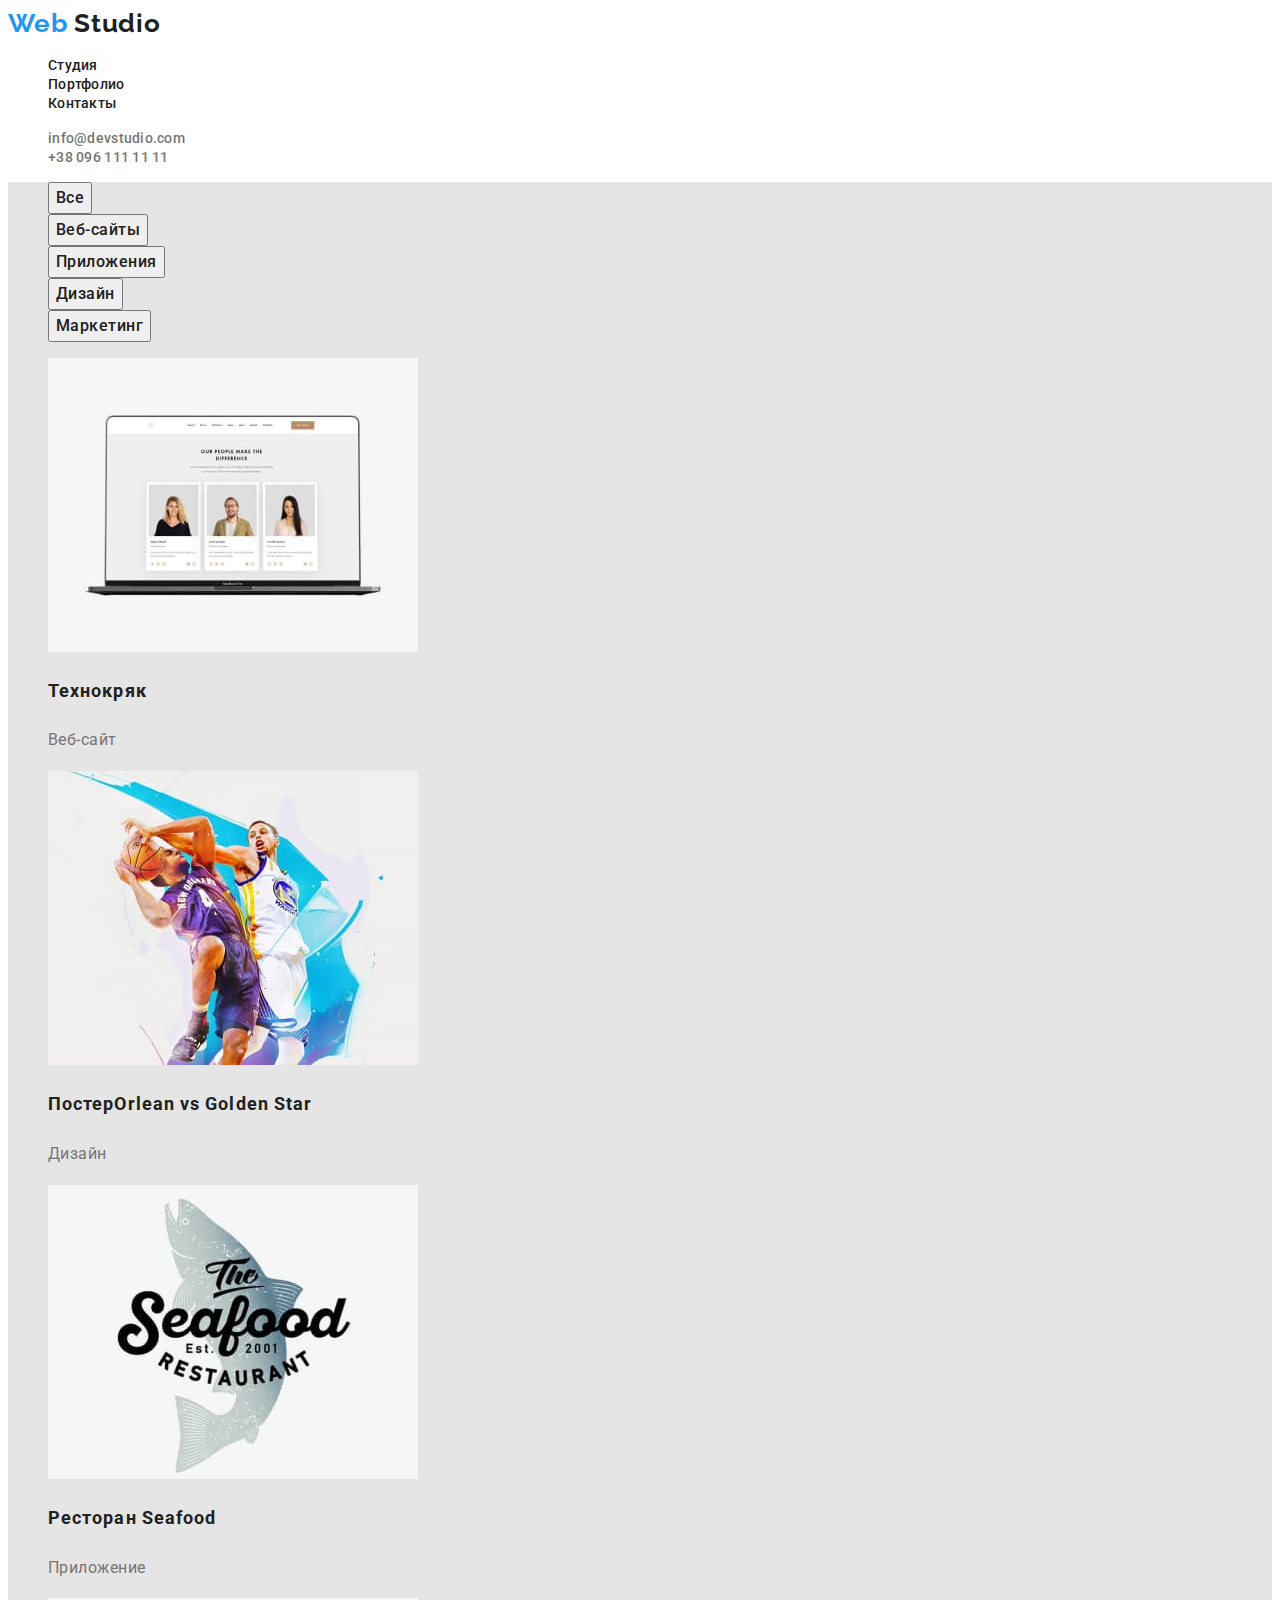
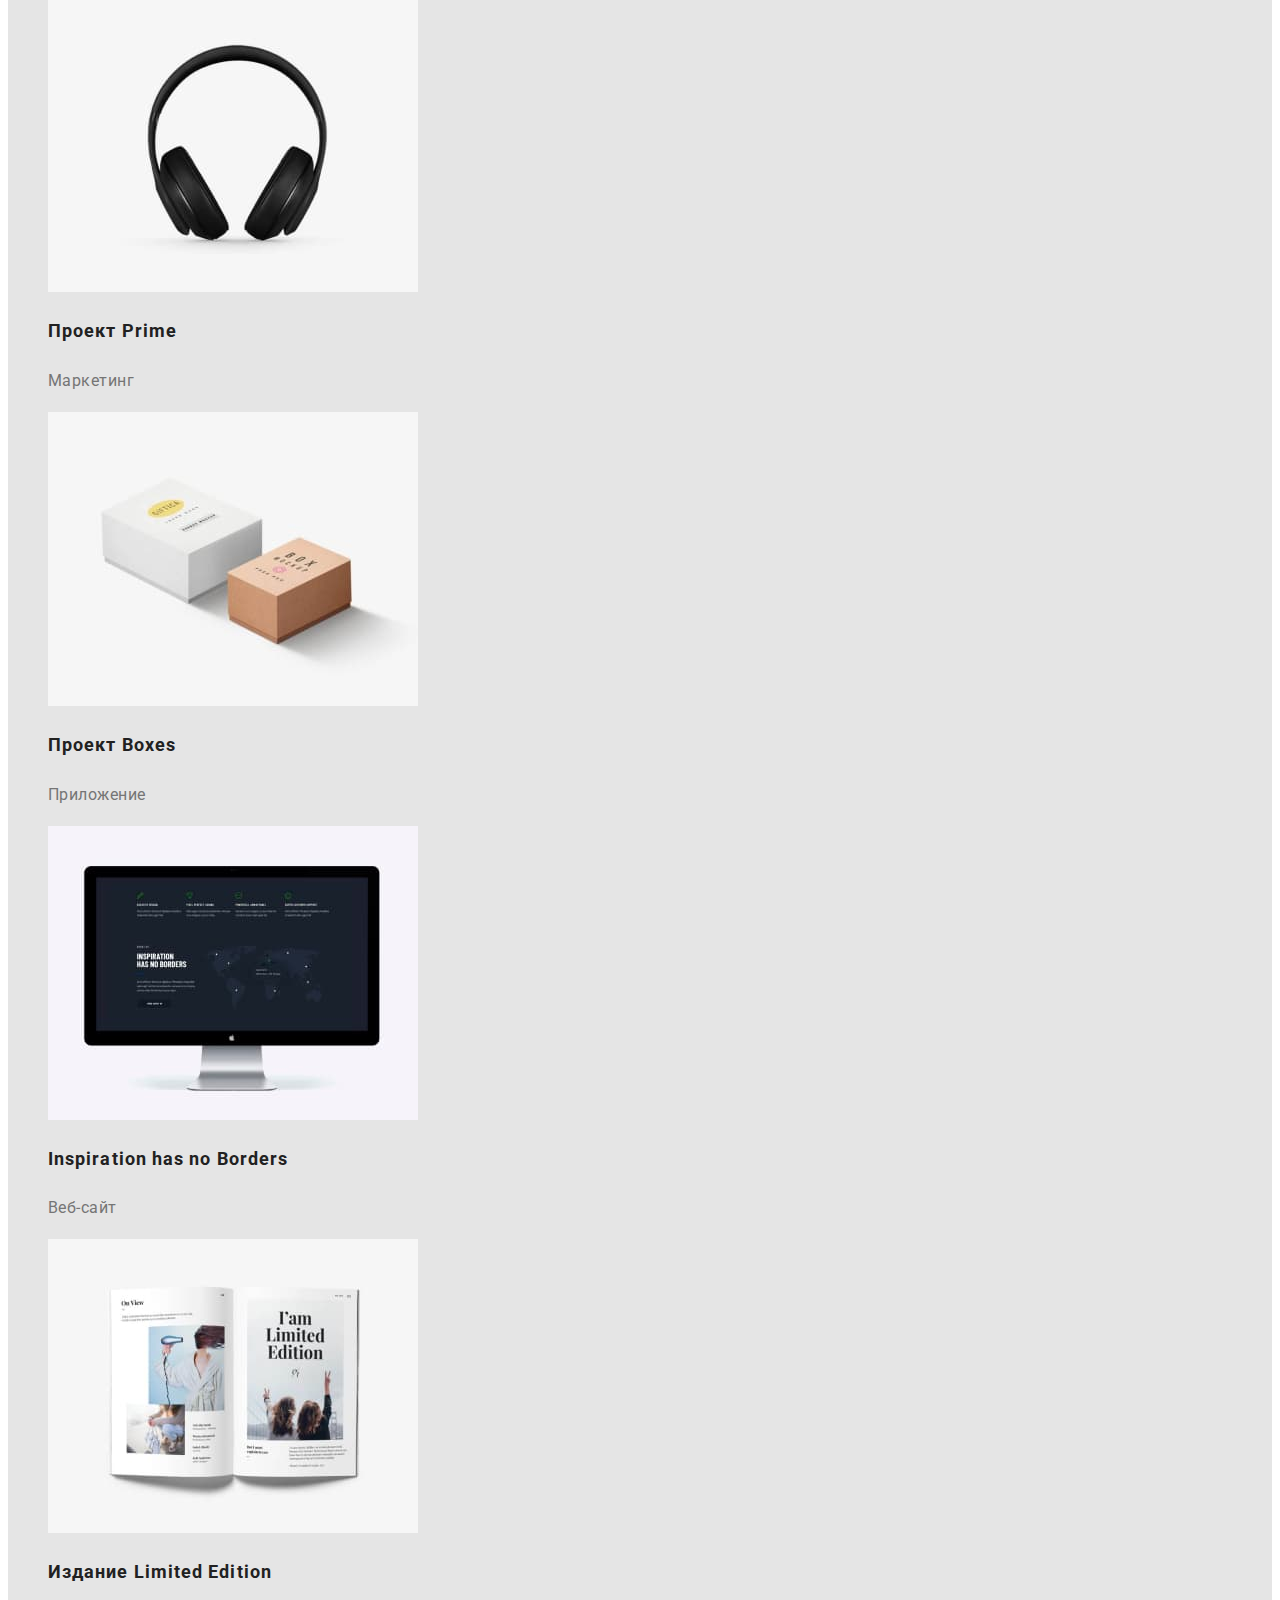
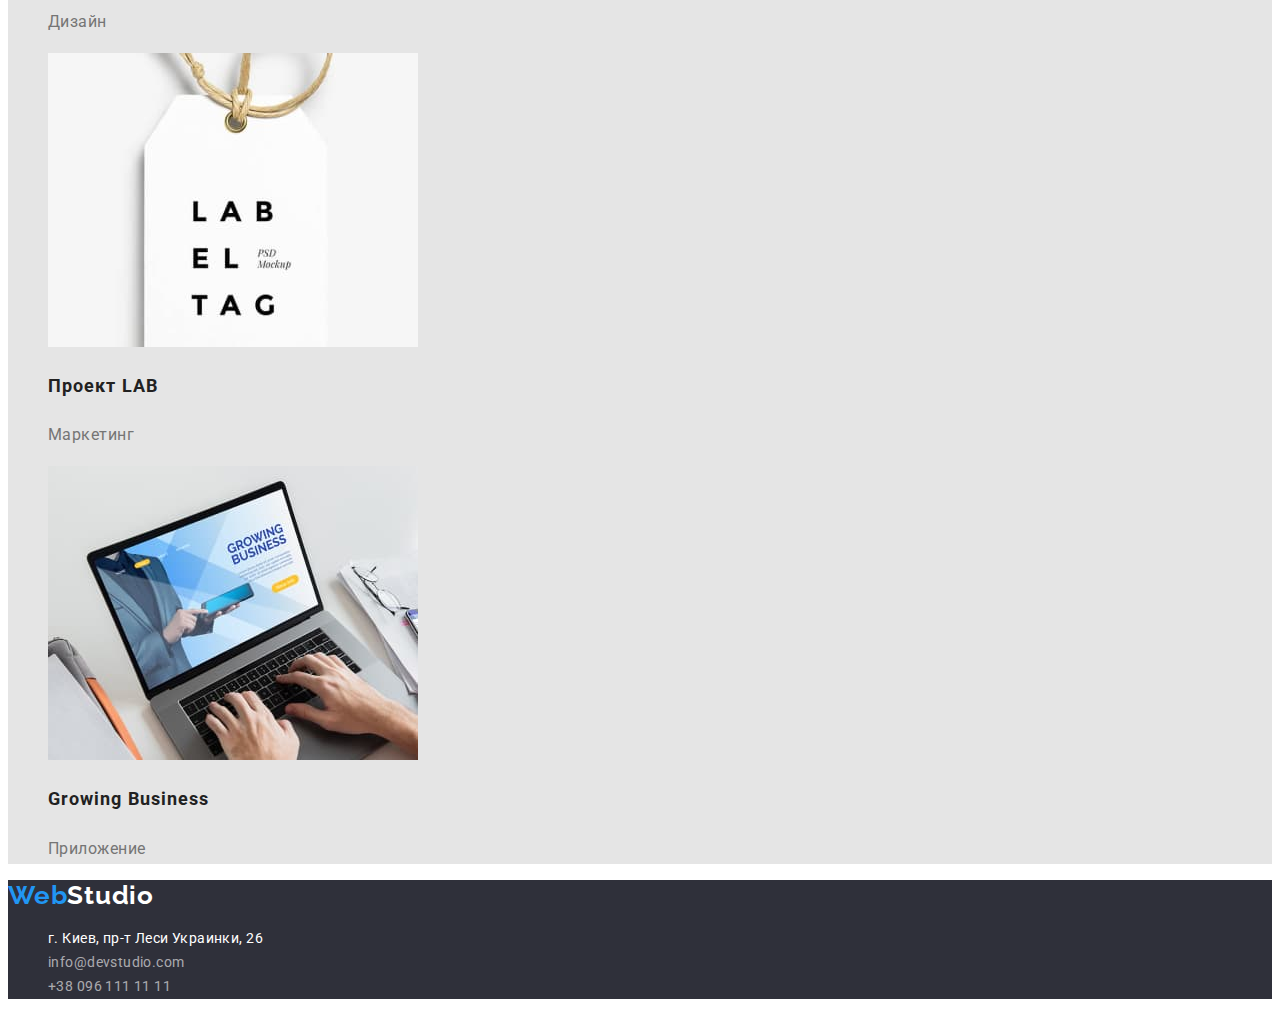
==== portfolio.html @ 659107cf "add files" ====
<!DOCTYPE html>
<html lang="ru">
    <head>
        <meta charset="UTF-8" />
        <meta http-equiv="X-UA-Compatible" content="IE=edge" />
        <meta name="viewport" content="width=, initial-scale=1.0" />
        <title>Document</title>
        <link href="https://fonts.googleapis.com/css2?family=Raleway:wght@700&family=Roboto:wght@400;500;700;900&display=swap" rel="stylesheet">
        <link rel="stylesheet" href="./css/styles.css" />
    </head>
    <body>
      <header class="header">
          <nav class="header-navigation">
            <a lang="en" class="link header-web-logo" href="./index.html">Web <span class="header-Studio-logo">Studio</span></a>
          <ul class="list header-list">
              <li class="header-item"><a class="link header-link" href="./index.html">Студия</a></li>
              <li class="header-item"><a class="link header-link" href="./portfolio.html">Портфолио</a></li>
              <li class="header-item"><a class="link header-link" href="">Контакты</a></li>
          </ul>
        </nav>
        <ul class="header-list list">
          <li class="header-item"><a class="header-mailto link" href="mailto:info@devstudio.com">info@devstudio.com</a></li>
          <li class="header-item"><a class="header-tel link" href="tel:+380961111111">+38 096 111 11 11</a></li>
          </ul>
      </header>
      <main>
          <section class="studio">
            <h1 class="visually-hidden">Скрытый заголовок</h1>
          <ul class="studio-list-btn list">
            <li class="studio-item-btn"><button class="studio-btn" type="button">Все</button></li>
            <li class="studio-item-btn"><button class="studio-btn" type="button">Веб-сайты</button></li>
            <li class="studio-item-btn"><button class="studio-btn" type="button">Приложения</button></li>
            <li class="studio-item-btn"><button class="studio-btn" type="button">Дизайн</button></li>
            <li class="studio-item-btn"><button class="studio-btn" type="button">Маркетинг</button></li>
           </ul>
          <ul class="studio-list list">
            <li class="studio-item">
                <a class="link studio-link">
                <img
                src="./image/img8.jpg"
                alt="монитор компьютера с фотографиями"
                width="370"
                height="294"
                />
                <h3 class="studio-title">Технокряк</h3>
                <p class="studio-text">Веб-сайт</p>
              </a>
            </li>
            <li class="studio-item">
              <a class="link studio-link">
              <img
              src="./image/img9.jpg"
              alt="два баскетболиста борются за мяч"
              width="370"
              height="294"
              />
              <h3 class="studio-title">Постер<span lang="en">Orlean vs Golden Star</span> </h3>
              <p class="studio-text">Дизайн</p>
            </a>
            </li>
            <li class="studio-item">
              <a class="link studio-link">
              <img
              src="./image/img10.jpg"
              alt="логотип ресторана SeaFood"
              width="370"
              height="294"
              />
              <h3 class="studio-title">Ресторан <span lang="en">Seafood</span></h3>
              <p class="studio-text">Приложение</p>
            </a>
          </li>
          <li class="studio-item">
            <a class="link studio-link">
            <img
            src="./image/img11.jpg"
            alt="наушники"
            width="370"
            height="294"
            />
            <h3 class="studio-title">Проект <span lang="en"></span>Prime</h3>
                <p class="studio-text">Маркетинг</p>
              </a>
        </li>
        <li class="studio-item">
          <a class="link studio-link">
          <img
          src="./image/img12.jpg"
          alt="две коробки"
          width="370"
          height="294"
          >
          <h3 class="studio-title">Проект <span lang="en">Boxes</span></h3>
          <p class="studio-text">Приложение</p>
        </a>
        </li>
        <li class="studio-item">
          <a class="link studio-link">
          <img
          src="./image/img13.jpg"
          alt="экран монитора компьютера"
          width="370"
          height="294"
          />
          <h3 class="studio-title" lang="en">Inspiration has no Borders</h3>
          <p class="studio-text">Веб-сайт</p>
        </a>
      </li>
      <li class="studio-item">
        <a class="link studio-link">
        <img
        src="./image/img14.jpg"
        alt="открытая книга"
        width="370"
        height="294"
        />
       <h3 class="studio-title">Издание <span lang="en">Limited Edition</span></h3>
        <p class="studio-text">Дизайн</p>
      </a>
    </li>
    <li class="studio-item">
      <a class="link studio-link">
      <img
      src="./image/img15.jpg"
      alt="товарный ярлык"
      width="370"
      height="294"
      />
      <h3 class="studio-title">Проект <span lang="en">LAB</span></h3>
      <p class="studio-text">Маркетинг</p>
    </a>
  </li>
  <li class="studio-item">
    <a class="link studio-link">
      <img
      src="./image/img16.jpg"
      alt="человек работает за ноутбуком"
      width="370"
      height="294"
      />
     <h3 class="studio-title" lang="en">Growing Business</h3>
      <p class="studio-text">Приложение</p>
    </a>
  </li>
        </ul>
    </section>
      </main>
      <footer class="footer">
        <a lang="en" class="link footer-web-logo" href="./index.html">Web<span class="footer-Studio-logo">Studio</span></a>
            <address class="footer-address">
                <ul class="footer-list list">
                    <li class="footer-item">
                        <a class="footer-link link" href="https://goo.gl/maps/U1iyjjEfAbTLzfu76"
                        target="_blank"
                        rel="noopener noreferrer">г. Киев, пр-т Леси Украинки, 26
                    </a>
                    </li>
                    <li class="footer-item"><a class="footer-mailto link" href="mailto:info@devstudio.com">info@devstudio.com</a></li>
                    <li class="footer-item"><a class="footer-tel link" href="tel:+380961111111">+38 096 111 11 11</a></li>
                </ul>
            </address>
      </footer>  
    </body>
</html>
---- css/styles.css ----
:root {
  --main-title-color: #ffffff;
  --second-title-color: #212121;
  --main-text-color: #757575;
  --second-text-color: rgba(255, 255, 255, 0.6);
  --accent-color: #2196f3;
  --main-btn-color: #ffffff;
  --second-btn-color: #212121;
  --main-header-text-color: #212121;
  --second-header-text-color: #757575;
  --second-accent-color: #188ce8;
}

body {
  font-family: "Roboto", sans-serif;
  color: var(--main-text-color);
}

.list {
  list-style: none;
}

.link {
  text-decoration: none;
}

.visually-hidden {
  position: absolute;
  white-space: nowrap;
  width: 1px;
  height: 1px;
  overflow: hidden;
  border: 0;
  padding: 0;
  clip: rect(0 0 0 0);
  clip-path: inset(50%);
  margin: -1px;
}

/*-----------------------header-----------------------*/

.header {
  background: #ffffff;
}

.header-link {
  font-weight: 500;
  font-size: 14px;
  line-height: 1.15;
  letter-spacing: 0.02em;
  color: var(--main-header-text-color);
}

.header-link:hover,
.header-link:focus {
  color: var(--accent-color);
}

.header-mailto {
  font-weight: 500;
  font-size: 14px;
  line-height: 1.15;
  letter-spacing: 0.02em;
  color: var(--second-header-text-color);
}

.header-mailto:hover,
.header-mailto:focus {
  color: var(--accent-color);
}

.header-tel {
  font-weight: 500;
  font-size: 14px;
  line-height: 1.15;
  letter-spacing: 0.02em;
  color: var(--second-header-text-color);
}

.header-tel:hover,
.header-tel:focus {
  color: var(--accent-color);
}

/*------------------------hero--=------------------*/

.hero {
  background-color: #2f303a;
}

.header-web-logo {
  font-family: Raleway;
  font-style: normal;
  font-weight: 700;
  font-size: 26px;
  line-height: 1.2;
  letter-spacing: 0.03em;
  color: var(--accent-color);
}

.header-Studio-logo {
  color: var(--second-btn-color);
}

.hero-title {
  font-weight: 900;
  font-size: 44px;
  line-height: 1.36;
  letter-spacing: 0.06em;
  text-transform: uppercase;
  color: var(--main-title-color);
}

.hero-btn {
  cursor: pointer;
  background-color: var(--accent-color);
  font-weight: 700;
  font-size: 16px;
  line-height: 1.87;
  letter-spacing: 0.06em;
  color: var(--main-btn-color);
}

.hero-btn:hover,
.hero-btn:focus {
  color: var(--main-btn-color);
  background-color: var(--second-accent-color);
}

/*-----------------------benefits--------------------*/

.benefits {
  background-color: #e5e5e5;
}

.benefits-title {
  font-weight: 700;
  font-size: 14px;
  line-height: 1.15;
  letter-spacing: 0.03em;
  text-transform: uppercase;
  color: var(--second-title-color);
}

.benefits-text {
  font-weight: normal;
  font-size: 14px;
  line-height: 1.71;
  letter-spacing: 0.03em;
  color: var(--main-text-color);
}

/*-------------------------about---------------------*/

.about {
  background-color: #e5e5e5;
}

.about-title {
  font-weight: 700;
  font-size: 36px;
  line-height: 1.17;
  letter-spacing: 0.03em;
  color: var(--second-title-color);
}

/*--------------------------team-------------------*/

.team {
  background-color: #f5f4fa;
}

.team-title {
  font-weight: bold;
  font-size: 36px;
  line-height: 42px;
  letter-spacing: 0.03em;
  color: #212121;
}

.team-item-title {
  font-weight: 500;
  font-size: 16px;
  line-height: 1.19;
  letter-spacing: 0.03em;
  color: var(--second-title-color);
}

.team-item-text {
  font-weight: 400;
  font-size: 16px;
  line-height: 1.19;
  letter-spacing: 0.03em;
  color: var(--main-text-color);
}

/*----------------------------footer------------------------------*/

.footer {
  background-color: #2f303a;
}

.footer-web-logo {
  font-family: Raleway;
  font-style: normal;
  font-weight: 700;
  font-size: 26px;
  line-height: 1.2;
  letter-spacing: 0.03em;
  color: var(--accent-color);
}

.footer-Studio-logo {
  color: var(--main-title-color);
}

.footer-link {
  font-style: normal;
  font-weight: 400;
  font-size: 14px;
  line-height: 1.71;
  letter-spacing: 0.03em;
  color: #ffffff;
}

.footer-link:hover,
.footer-link:focus {
  color: var(--accent-color);
}

.footer-mailto {
  font-style: normal;
    font-weight: 400;
  font-size: 14px;
  line-height: 1.71;
  letter-spacing: 0.03em;
  color: var(--second-text-color);
}

.footer-mailto:hover,
.footer-mailto:focus {
  color: var(--accent-color);
}

.footer-tel {
  font-style: normal;
  font-weight: 400;
  font-size: 14px;
  line-height: 1.71;
  letter-spacing: 0.03em;
  color: var(--second-text-color);
}

.footer-tel:hover,
.footer-tel:focus {
  color: var(--accent-color);
}

/*------------------------studio------------------------*/

.studio {
  background-color: #e5e5e5;
}

.studio-btn {
  cursor: pointer;
  font-family: inherit;
  font-weight: 500;
  font-size: 16px;
  line-height: 1.62;
  letter-spacing: 0.03em;
  color: var(--second-title-color);
}

.studio-btn:hover,
.studio-btn:focus {
  color: var(--main-btn-color);
  background-color: var(--accent-color);
}

.studio-title {
  font-weight: 700;
  font-size: 18px;
  line-height: 1.87;
  letter-spacing: 0.06em;
  color: var(--second-title-color);
}

.studio-text {
  font-weight: 400;
  font-size: 16px;
  line-height: 1.87;
  letter-spacing: 0.03em;
  color: var(--main-text-color);
}
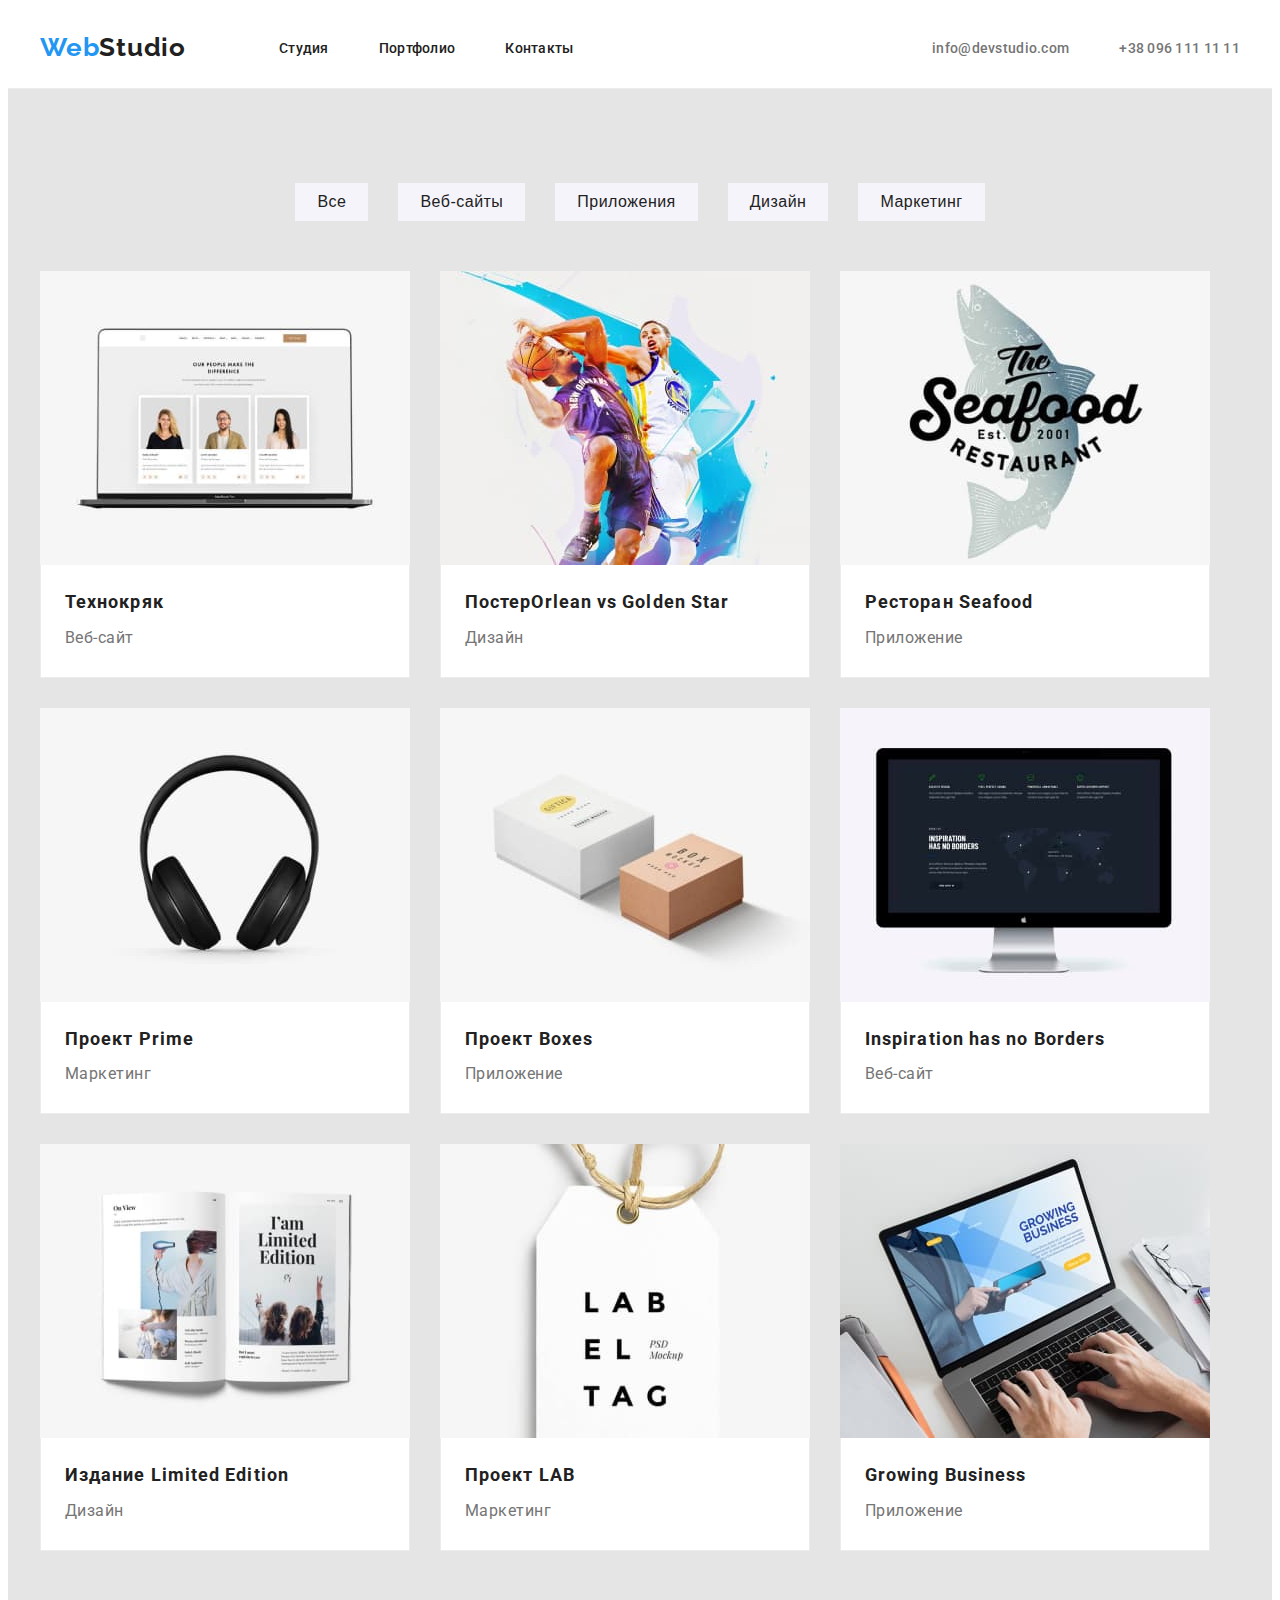
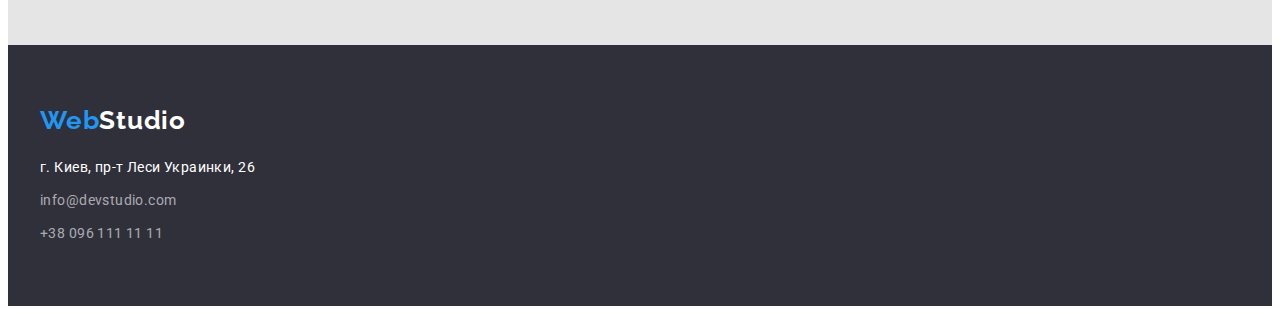
==== commit b1ec1216: "finished registration" ====
--- a/portfolio.html
+++ b/portfolio.html
@@ -1,164 +1,159 @@
 <!DOCTYPE html>
 <html lang="ru">
-    <head>
-        <meta charset="UTF-8" />
-        <meta http-equiv="X-UA-Compatible" content="IE=edge" />
-        <meta name="viewport" content="width=, initial-scale=1.0" />
-        <title>Document</title>
-        <link href="https://fonts.googleapis.com/css2?family=Raleway:wght@700&family=Roboto:wght@400;500;700;900&display=swap" rel="stylesheet">
-        <link rel="stylesheet" href="./css/styles.css" />
-    </head>
-    <body>
-      <header class="header">
-          <nav class="header-navigation">
-            <a lang="en" class="link header-web-logo" href="./index.html">Web <span class="header-Studio-logo">Studio</span></a>
-          <ul class="list header-list">
-              <li class="header-item"><a class="link header-link" href="./index.html">Студия</a></li>
-              <li class="header-item"><a class="link header-link" href="./portfolio.html">Портфолио</a></li>
-              <li class="header-item"><a class="link header-link" href="">Контакты</a></li>
-          </ul>
-        </nav>
-        <ul class="header-list list">
-          <li class="header-item"><a class="header-mailto link" href="mailto:info@devstudio.com">info@devstudio.com</a></li>
-          <li class="header-item"><a class="header-tel link" href="tel:+380961111111">+38 096 111 11 11</a></li>
-          </ul>
-      </header>
-      <main>
-          <section class="studio">
-            <h1 class="visually-hidden">Скрытый заголовок</h1>
-          <ul class="studio-list-btn list">
-            <li class="studio-item-btn"><button class="studio-btn" type="button">Все</button></li>
-            <li class="studio-item-btn"><button class="studio-btn" type="button">Веб-сайты</button></li>
-            <li class="studio-item-btn"><button class="studio-btn" type="button">Приложения</button></li>
-            <li class="studio-item-btn"><button class="studio-btn" type="button">Дизайн</button></li>
-            <li class="studio-item-btn"><button class="studio-btn" type="button">Маркетинг</button></li>
-           </ul>
-          <ul class="studio-list list">
-            <li class="studio-item">
-                <a class="link studio-link">
-                <img
-                src="./image/img8.jpg"
-                alt="монитор компьютера с фотографиями"
-                width="370"
-                height="294"
-                />
+
+<head>
+  <meta charset="UTF-8" />
+  <meta http-equiv="X-UA-Compatible" content="IE=edge" />
+  <meta name="viewport" content="width=, initial-scale=1.0" />
+  <title>Document</title>
+  <link href="https://fonts.googleapis.com/css2?family=Raleway:wght@700&family=Roboto:wght@400;500;700;900&display=swap"
+    rel="stylesheet">
+  <link rel="stylesheet" href="https://cdnjs.cloudflare.com/ajax/libs/modern-normalize/1.1.0/modern-normalize.min.css"
+    integrity="sha512-wpPYUAdjBVSE4KJnH1VR1HeZfpl1ub8YT/NKx4PuQ5NmX2tKuGu6U/JRp5y+Y8XG2tV+wKQpNHVUX03MfMFn9Q=="
+    crossorigin="anonymous" referrerpolicy="no-referrer" />
+  <link rel="stylesheet" href="./css/styles.css" />
+</head>
+
+<body>
+  <header class="header">
+    <div class="container header-container">
+      <nav class="header-navigation">
+        <a lang="en" class="link header-web-logo" href="./index.html">Web<span
+            class="header-Studio-logo">Studio</span></a>
+        <ul class="list header-list">
+          <li class="header-item"><a class="link header-link" href="./index.html">Студия</a></li>
+          <li class="header-item"><a class="link header-link" href="./portfolio.html">Портфолио</a></li>
+          <li class="header-item"><a class="link header-link" href="">Контакты</a></li>
+        </ul>
+      </nav>
+      <ul class="header-connect-list list">
+        <li class="header-connect-item"><a class="header-mailto link"
+            href="mailto:info@devstudio.com">info@devstudio.com</a></li>
+        <li class="header-connect-item"><a class="header-tel-link link" href="tel:+380961111111">+38 096 111 11 11</a>
+        </li>
+      </ul>
+    </div>
+  </header>
+  <main>
+    <section class="studio">
+      <div class="container studio-container">
+        <h1 class="visually-hidden">Скрытый заголовок</h1>
+        <ul class="studio-list-btn list">
+          <li class="studio-item-btn"><button class="studio-btn" type="button">Все</button></li>
+          <li class="studio-item-btn"><button class="studio-btn" type="button">Веб-сайты</button></li>
+          <li class="studio-item-btn"><button class="studio-btn" type="button">Приложения</button></li>
+          <li class="studio-item-btn"><button class="studio-btn" type="button">Дизайн</button></li>
+          <li class="studio-item-btn"><button class="studio-btn" type="button">Маркетинг</button></li>
+        </ul>
+        <ul class="studio-list list">
+          <li class="studio-item">
+            <a class="link studio-link">
+              <img class="studio-item-img" src="./image/img8.jpg" alt="монитор компьютера с фотографиями" width="370"
+                height="294" />
+              <div class="studio-card-image">
                 <h3 class="studio-title">Технокряк</h3>
                 <p class="studio-text">Веб-сайт</p>
-              </a>
-            </li>
-            <li class="studio-item">
-              <a class="link studio-link">
-              <img
-              src="./image/img9.jpg"
-              alt="два баскетболиста борются за мяч"
-              width="370"
-              height="294"
-              />
-              <h3 class="studio-title">Постер<span lang="en">Orlean vs Golden Star</span> </h3>
-              <p class="studio-text">Дизайн</p>
-            </a>
-            </li>
-            <li class="studio-item">
-              <a class="link studio-link">
-              <img
-              src="./image/img10.jpg"
-              alt="логотип ресторана SeaFood"
-              width="370"
-              height="294"
-              />
-              <h3 class="studio-title">Ресторан <span lang="en">Seafood</span></h3>
-              <p class="studio-text">Приложение</p>
+              </div>
             </a>
           </li>
           <li class="studio-item">
             <a class="link studio-link">
-            <img
-            src="./image/img11.jpg"
-            alt="наушники"
-            width="370"
-            height="294"
-            />
-            <h3 class="studio-title">Проект <span lang="en"></span>Prime</h3>
+              <img class="studio-item-img" src="./image/img9.jpg" alt="два баскетболиста борются за мяч" width="370"
+                height="294" />
+              <div class="studio-card-image">
+                <h3 class="studio-title">Постер<span lang="en">Orlean vs Golden Star</span> </h3>
+                <p class="studio-text">Дизайн</p>
+              </div>
+            </a>
+          </li>
+          <li class="studio-item">
+            <a class="link studio-link">
+              <img class="studio-item-img" src="./image/img10.jpg" alt="логотип ресторана SeaFood" width="370"
+                height="294" />
+              <div class="studio-card-image">
+                <h3 class="studio-title">Ресторан <span lang="en">Seafood</span></h3>
+                <p class="studio-text">Приложение</p>
+              </div>
+            </a>
+          </li>
+          <li class="studio-item">
+            <a class="link studio-link">
+              <img class="studio-item-img" src="./image/img11.jpg" alt="наушники" width="370" height="294" />
+              <div class="studio-card-image">
+                <h3 class="studio-title">Проект <span lang="en"></span>Prime</h3>
                 <p class="studio-text">Маркетинг</p>
-              </a>
-        </li>
-        <li class="studio-item">
-          <a class="link studio-link">
-          <img
-          src="./image/img12.jpg"
-          alt="две коробки"
-          width="370"
-          height="294"
-          >
-          <h3 class="studio-title">Проект <span lang="en">Boxes</span></h3>
-          <p class="studio-text">Приложение</p>
-        </a>
-        </li>
-        <li class="studio-item">
-          <a class="link studio-link">
-          <img
-          src="./image/img13.jpg"
-          alt="экран монитора компьютера"
-          width="370"
-          height="294"
-          />
-          <h3 class="studio-title" lang="en">Inspiration has no Borders</h3>
-          <p class="studio-text">Веб-сайт</p>
-        </a>
-      </li>
-      <li class="studio-item">
-        <a class="link studio-link">
-        <img
-        src="./image/img14.jpg"
-        alt="открытая книга"
-        width="370"
-        height="294"
-        />
-       <h3 class="studio-title">Издание <span lang="en">Limited Edition</span></h3>
-        <p class="studio-text">Дизайн</p>
-      </a>
-    </li>
-    <li class="studio-item">
-      <a class="link studio-link">
-      <img
-      src="./image/img15.jpg"
-      alt="товарный ярлык"
-      width="370"
-      height="294"
-      />
-      <h3 class="studio-title">Проект <span lang="en">LAB</span></h3>
-      <p class="studio-text">Маркетинг</p>
-    </a>
-  </li>
-  <li class="studio-item">
-    <a class="link studio-link">
-      <img
-      src="./image/img16.jpg"
-      alt="человек работает за ноутбуком"
-      width="370"
-      height="294"
-      />
-     <h3 class="studio-title" lang="en">Growing Business</h3>
-      <p class="studio-text">Приложение</p>
-    </a>
-  </li>
+              </div>
+            </a>
+          </li>
+          <li class="studio-item">
+            <a class="link studio-link">
+              <img class="studio-item-img" src="./image/img12.jpg" alt="две коробки" width="370" height="294">
+              <div class="studio-card-image">
+                <h3 class="studio-title">Проект <span lang="en">Boxes</span></h3>
+                <p class="studio-text">Приложение</p>
+              </div>
+            </a>
+          </li>
+          <li class="studio-item">
+            <a class="link studio-link">
+              <img class="studio-item-img" src="./image/img13.jpg" alt="экран монитора компьютера" width="370"
+                height="294" />
+              <div class="studio-card-image">
+                <h3 class="studio-title" lang="en">Inspiration has no Borders</h3>
+                <p class="studio-text">Веб-сайт</p>
+              </div>
+            </a>
+          </li>
+          <li class="studio-item">
+            <a class="link studio-link">
+              <img class="studio-item-img" src="./image/img14.jpg" alt="открытая книга" width="370" height="294" />
+              <div class="studio-card-image">
+                <h3 class="studio-title">Издание <span lang="en">Limited Edition</span></h3>
+                <p class="studio-text">Дизайн</p>
+              </div>
+            </a>
+          </li>
+          <li class="studio-item">
+            <a class="link studio-link">
+              <img class="studio-item-img" src="./image/img15.jpg" alt="товарный ярлык" width="370" height="294" />
+              <div class="studio-card-image">
+                <h3 class="studio-title">Проект <span lang="en">LAB</span></h3>
+                <p class="studio-text">Маркетинг</p>
+              </div>
+            </a>
+          </li>
+          <li class="studio-item">
+            <a class="link studio-link">
+              <img class="studio-item-img" src="./image/img16.jpg" alt="человек работает за ноутбуком" width="370"
+                height="294" />
+              <div class="studio-card-image">
+                <h3 class="studio-title" lang="en">Growing Business</h3>
+                <p class="studio-text">Приложение</p>
+              </div>
+            </a>
+          </li>
         </ul>
+      </div>
     </section>
-      </main>
-      <footer class="footer">
-        <a lang="en" class="link footer-web-logo" href="./index.html">Web<span class="footer-Studio-logo">Studio</span></a>
-            <address class="footer-address">
-                <ul class="footer-list list">
-                    <li class="footer-item">
-                        <a class="footer-link link" href="https://goo.gl/maps/U1iyjjEfAbTLzfu76"
-                        target="_blank"
-                        rel="noopener noreferrer">г. Киев, пр-т Леси Украинки, 26
-                    </a>
-                    </li>
-                    <li class="footer-item"><a class="footer-mailto link" href="mailto:info@devstudio.com">info@devstudio.com</a></li>
-                    <li class="footer-item"><a class="footer-tel link" href="tel:+380961111111">+38 096 111 11 11</a></li>
-                </ul>
-            </address>
-      </footer>  
-    </body>
+  </main>
+  <footer class="footer">
+    <div class="container footer-container">
+      <a lang="en" class="link footer-web-logo" href="./index.html">Web<span
+          class="footer-Studio-logo">Studio</span></a>
+      <address class="footer-address">
+        <ul class="footer-list list">
+          <li class="footer-item">
+            <a class="footer-link link" href="https://goo.gl/maps/U1iyjjEfAbTLzfu76" target="_blank"
+              rel="noopener noreferrer">г. Киев, пр-т Леси Украинки, 26
+            </a>
+          </li>
+          <li class="footer-item"><a class="footer-mailto link" href="mailto:info@devstudio.com">info@devstudio.com</a>
+          </li>
+          <li class="footer-item"><a class="footer-tel link" href="tel:+380961111111">+38 096 111 11 11</a></li>
+        </ul>
+      </address>
+    </div>
+  </footer>
+</body>
+
 </html>--- a/css/styles.css
+++ b/css/styles.css
@@ -11,6 +11,33 @@
   --second-accent-color: #188ce8;
 }
 
+p,
+h1,
+h2,
+h3,
+h4,
+h5,
+h6 {
+  margin: 0;
+}
+
+ul {
+  margin: 0;
+  padding: 0;
+}
+
+img {
+  display: block;
+  max-width: 100%;
+}
+
+.container {
+  width: 1200px;
+  padding-left: 15px;
+  padding-right: 15px;
+  margin: 0 auto;
+}
+
 body {
   font-family: "Roboto", sans-serif;
   color: var(--main-text-color);
@@ -41,51 +68,21 @@
 
 .header {
   background: #ffffff;
-}
-
-.header-link {
-  font-weight: 500;
-  font-size: 14px;
-  line-height: 1.15;
-  letter-spacing: 0.02em;
-  color: var(--main-header-text-color);
-}
-
-.header-link:hover,
-.header-link:focus {
-  color: var(--accent-color);
-}
-
-.header-mailto {
-  font-weight: 500;
-  font-size: 14px;
-  line-height: 1.15;
-  letter-spacing: 0.02em;
-  color: var(--second-header-text-color);
-}
-
-.header-mailto:hover,
-.header-mailto:focus {
-  color: var(--accent-color);
-}
-
-.header-tel {
-  font-weight: 500;
-  font-size: 14px;
-  line-height: 1.15;
-  letter-spacing: 0.02em;
-  color: var(--second-header-text-color);
-}
-
-.header-tel:hover,
-.header-tel:focus {
-  color: var(--accent-color);
-}
-
-/*------------------------hero--=------------------*/
-
-.hero {
-  background-color: #2f303a;
+  padding-top: 24px;
+  padding-bottom: 25px;
+  border-bottom: 1px solid #ececec;
+}
+
+.header-container {
+  display: flex;
+  align-items: center;
+  /* border-bottom-width: 5px;
+  border-bottom-color: palevioletred; */
+}
+
+.header-navigation {
+  display: flex;
+  align-items: center;
 }
 
 .header-web-logo {
@@ -99,7 +96,95 @@
 }
 
 .header-Studio-logo {
+  margin-right: 93px;
   color: var(--second-btn-color);
+}
+
+.header-list {
+  display: flex;
+}
+
+.header-item:not(:last-child) {
+  margin-right: 50px;
+}
+
+.header-link {
+  padding-top: 31px;
+  padding-bottom: 31px;
+
+  font-weight: 500;
+  font-size: 14px;
+  line-height: 1.15;
+  letter-spacing: 0.02em;
+  color: var(--main-header-text-color);
+}
+
+.header-link:hover,
+.header-link:focus {
+  color: var(--accent-color);
+}
+
+.header-connect-list {
+  display: flex;
+  margin-left: auto;
+}
+
+.header-connect-item {
+  display: flex;
+  align-items: center;
+}
+
+.header-mailto {
+  font-weight: 500;
+  font-size: 14px;
+  line-height: 1.15;
+  letter-spacing: 0.02em;
+  color: var(--second-header-text-color);
+}
+
+.header-mailto:hover,
+.header-mailto:focus {
+  color: var(--accent-color);
+}
+
+.header-tel-link {
+  margin-left: 50px;
+
+  font-weight: 500;
+  font-size: 14px;
+  line-height: 1.15;
+  letter-spacing: 0.02em;
+  color: var(--second-header-text-color);
+}
+
+.header-tel:hover,
+.header-tel:focus {
+  color: var(--accent-color);
+}
+
+/*------------------------hero--=------------------*/
+
+.hero {
+  background-color: #2f303a;
+}
+
+.hero-container {
+  display: flex;
+  width: 696px;
+  margin-right: auto;
+  margin-left: auto;
+  padding-top: 200px;
+  padding-bottom: 30px;
+  text-align: center;
+}
+
+.hero-container-btn {
+  display: flex;
+  width: 200px;
+  margin-right: auto;
+  margin-left: auto;
+  padding-bottom: 200px;
+  text-align: center;
 }
 
 .hero-title {
@@ -112,6 +197,11 @@
 }
 
 .hero-btn {
+  width: 200px;
+  height: 50px;
+  padding: 0;
+  border: 0;
+
   cursor: pointer;
   background-color: var(--accent-color);
   font-weight: 700;
@@ -133,7 +223,22 @@
   background-color: #e5e5e5;
 }
 
+.benefits-list {
+  display: flex;
+  padding-top: 94px;
+}
+
+.benefits-container {
+  display: flex;
+}
+
+.benefits-item:not(:last-child) {
+  margin-right: 30px;
+}
+
 .benefits-title {
+  padding-bottom: 10px;
+  width: 270px;
   font-weight: 700;
   font-size: 14px;
   line-height: 1.15;
@@ -143,6 +248,7 @@
 }
 
 .benefits-text {
+  padding-bottom: 94px;
   font-weight: normal;
   font-size: 14px;
   line-height: 1.71;
@@ -157,6 +263,11 @@
 }
 
 .about-title {
+  width: 377px;
+  text-align: center;
+  margin-left: auto;
+  margin-right: auto;
+
   font-weight: 700;
   font-size: 36px;
   line-height: 1.17;
@@ -164,13 +275,43 @@
   color: var(--second-title-color);
 }
 
+.about-container {
+  text-align: center;
+}
+
+.about-list {
+  display: flex;
+  padding-top: 50px;
+  padding-bottom: 94px;
+}
+
+.about-item:not(:last-child) {
+  margin-right: 30px;
+}
+
+.about-item-img {
+  display: block;
+  max-width: 100%;
+  height: auto;
+}
+
 /*--------------------------team-------------------*/
 
 .team {
   background-color: #f5f4fa;
 }
 
+.team-container {
+  text-align: center;
+}
+
 .team-title {
+  width: 265px;
+  text-align: center;
+  margin-left: auto;
+  margin-right: auto;
+  padding-top: 94px;
+
   font-weight: bold;
   font-size: 36px;
   line-height: 42px;
@@ -178,7 +319,15 @@
   color: #212121;
 }
 
+.team-list {
+  display: flex;
+  padding-top: 50px;
+  padding-bottom: 94px;
+}
+
 .team-item-title {
+  padding-top: 30px;
+
   font-weight: 500;
   font-size: 16px;
   line-height: 1.19;
@@ -194,10 +343,38 @@
   color: var(--main-text-color);
 }
 
+.team-item:not(:last-child) {
+  margin-right: 30px;
+}
+
+.team-item-text {
+  padding-top: 10px;
+}
+
+.team-item-img {
+  display: block;
+  max-width: 100%;
+  height: auto;
+}
+
+.team-card-image {
+  display: block;
+  width: 270px;
+  height: 368px;
+  padding-bottom: 94px;
+  background-color: var(--main-title-color);
+}
+
 /*----------------------------footer------------------------------*/
 
 .footer {
   background-color: #2f303a;
+}
+
+.footer-container {
+  display: block;
+  padding-top: 60px;
+  padding-bottom: 60px;
 }
 
 .footer-web-logo {
@@ -214,6 +391,14 @@
   color: var(--main-title-color);
 }
 
+.footer-address {
+  padding-top: 20px;
+}
+
+.footer-item:not(:last-child) {
+  padding-bottom: 9px;
+}
+
 .footer-link {
   font-style: normal;
   font-weight: 400;
@@ -230,7 +415,7 @@
 
 .footer-mailto {
   font-style: normal;
-    font-weight: 400;
+  font-weight: 400;
   font-size: 14px;
   line-height: 1.71;
   letter-spacing: 0.03em;
@@ -262,9 +447,50 @@
   background-color: #e5e5e5;
 }
 
+.studio-container {
+  display: block;
+}
+
+.studio-list {
+  display: flex;
+  flex-wrap: wrap;
+  padding-bottom: 94px;
+  justify-content: center;
+}
+
+.studio-list-btn {
+  display: flex;
+  justify-content: center;
+  padding-top: 94px;
+  padding-bottom: 50px;
+}
+
+.studio-item {
+  padding-right: 30px;
+  padding-bottom: 30px;
+}
+
+.studio-item-img {
+  display: block;
+  max-width: 100%;
+  height: auto;
+}
+
+.studio-item-btn {
+  display: flex;
+}
+
+.studio-item-btn:not(:last-child) {
+  margin-right: 30px;
+}
+
 .studio-btn {
+  display: flex;
+  padding: 6px 22px 6px 22px;
+  border-style: none;
+
+  background-color: #f5f4fa;
   cursor: pointer;
-  font-family: inherit;
   font-weight: 500;
   font-size: 16px;
   line-height: 1.62;
@@ -278,7 +504,30 @@
   background-color: var(--accent-color);
 }
 
+.studio-card-image {
+  display: block;
+  padding: 20px 24px 20px 24px;
+  border: 1px solid #ececec;
+  border-top: none;
+  background-color: var(--main-title-color);
+}
+
+.studio-item {
+  width: 370px;
+}
+
+/* .studio-item:nth-child(3n) {
+  padding-right: 0;
+  
+} */
+
+.studio-item:nth-child(n + 7) {
+  padding-bottom: 0;
+}
+
 .studio-title {
+  margin-bottom: 4px;
+
   font-weight: 700;
   font-size: 18px;
   line-height: 1.87;
@@ -287,6 +536,8 @@
 }
 
 .studio-text {
+  margin-bottom: 4px;
+
   font-weight: 400;
   font-size: 16px;
   line-height: 1.87;
